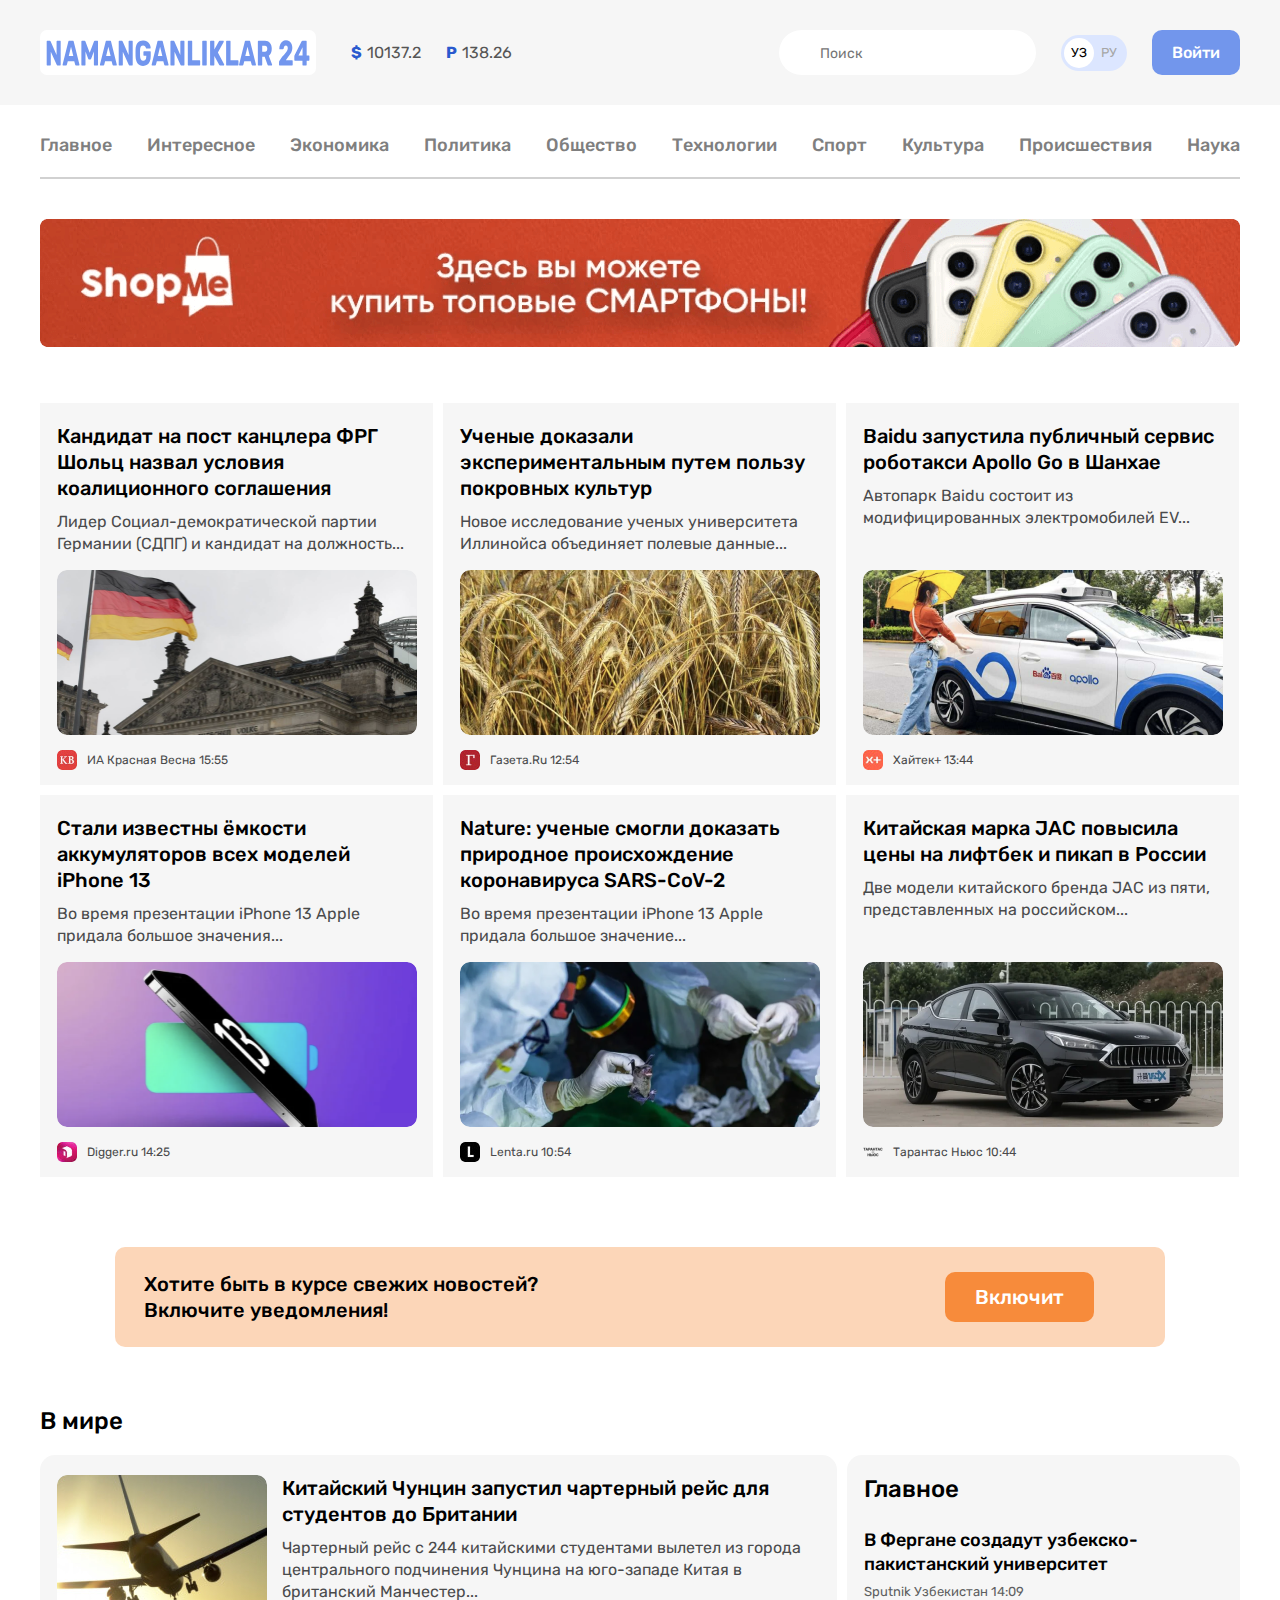
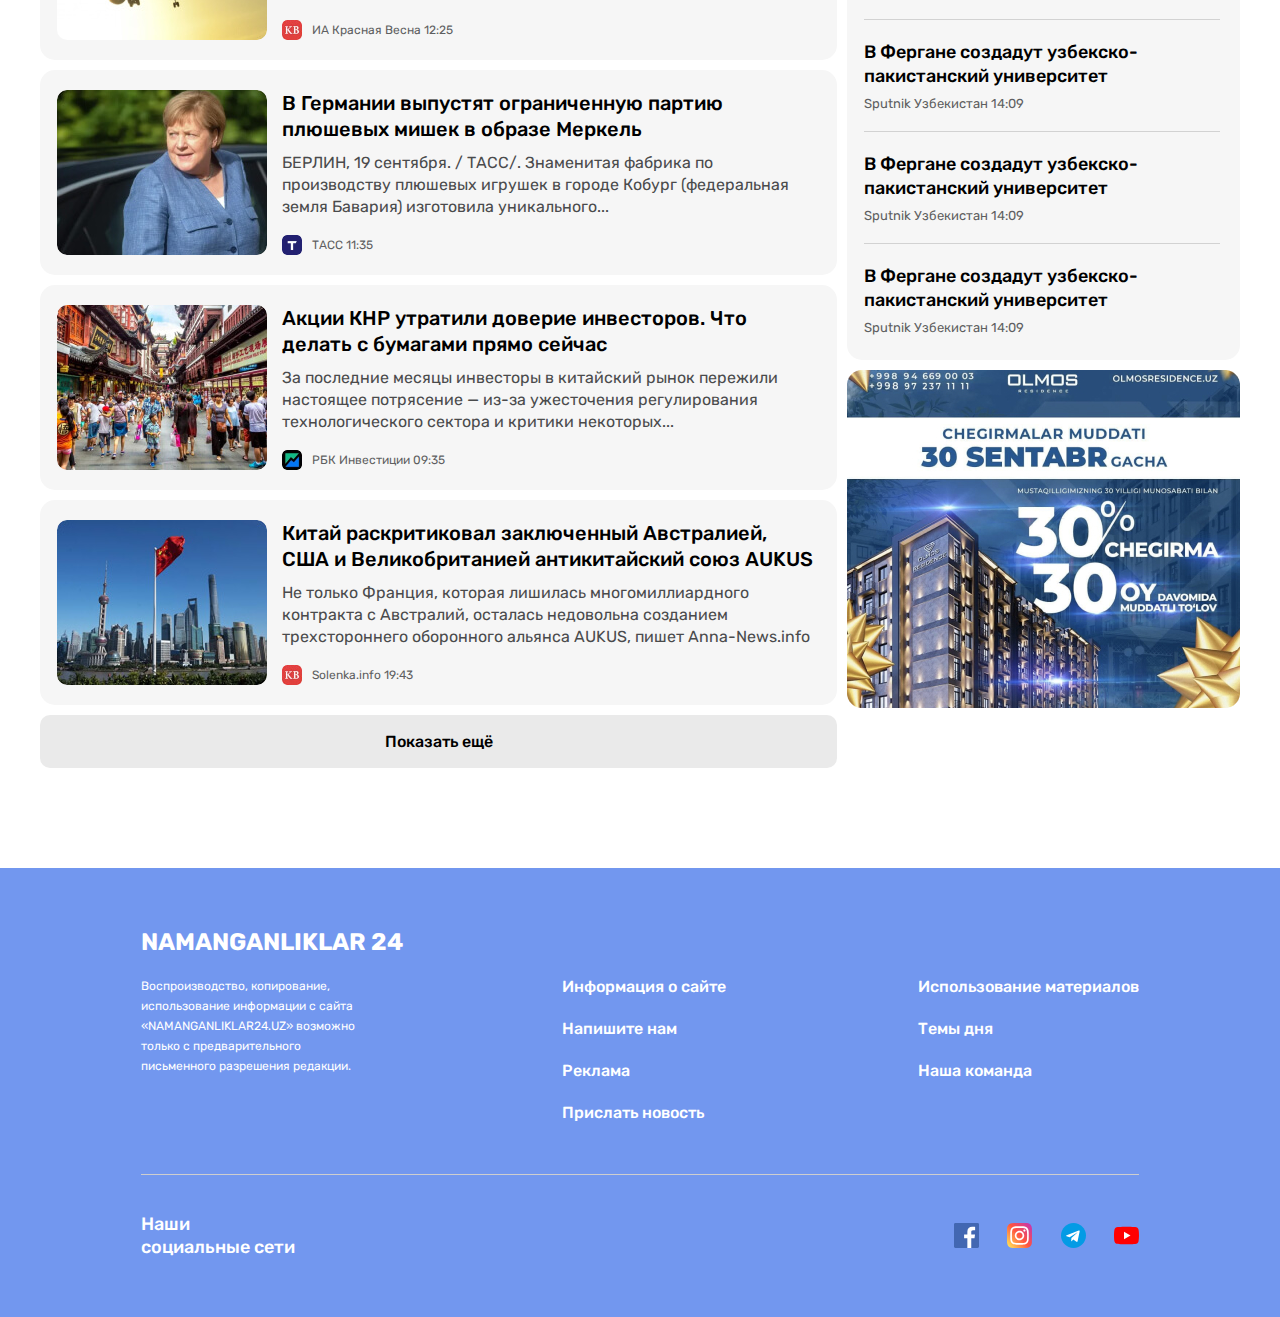
==== index.html @ 8a0c95a7 "add news list section" ====
<!DOCTYPE html>
<html lang="uz">

<head>
  <meta charset="UTF-8">
  <meta http-equiv="X-UA-Compatible" content="IE=edge">
  <meta name="viewport" content="width=device-width, initial-scale=1.0">
  <title>Namanganliklar24</title>

  <!-- GOOGLE FONTS -->
  <link rel="preconnect" href="https://fonts.googleapis.com">
  <link rel="preconnect" href="https://fonts.gstatic.com" crossorigin>
  <link href="https://fonts.googleapis.com/css2?family=Rubik:wght@400;500;700&display=swap" rel="stylesheet">

  <!-- CSS -->
  <link rel="stylesheet" href="css/normalize.css">
  <link rel="stylesheet" href="css/style.css">
</head>

<body>

  <!-- SITE HEADER -->
  <header>
    <div class="header-container container">
      <a href="#" class="site-logo">
        <img src="img/site-logo.svg" alt="site-logo" width="264" height="28">
      </a>

      <ul class="current-rate">
        <li class="current-rate-item"><b class="current-rate-bolt">$</b>10137.2</li>
        <li class="current-rate-item"><b class="current-rate-bolt">P</b>138.26</li>
      </ul>

      <!-- INPUT SEARCH -->
      <form class="global-search-form" action="https://echo.htmlacademy.ru" method="GET">
        <input class="global-search-input" type="text" placeholder="Поиск" name="search" required aria-label="search">
      </form>

      <div class="lang-toggle">
        <a href="#" class="lang-toggle-link lang-toggle-link-active">УЗ</a>
        <a href="#" class="lang-toggle-link">РУ</a>
      </div>
      <a class="header-button" href="#">Войти</a>
    </div>
  </header>

  <main>
    <div class="container">

      <!-- SITE PROMO -->
      <section class="promo-container">
        <ul class="promonav">
          <li><a class="promo-links" href="index.html">Главное</a></li>
          <li><a class="promo-links" href="news-list.html">Интересное</a></li>
          <li><a class="promo-links" href="news-list.html">Экономика</a></li>
          <li><a class="promo-links" href="news-list.html">Политика</a></li>
          <li><a class="promo-links" href="news-list.html">Общество</a></li>
          <li><a class="promo-links" href="news-list.html">Технологии</a></li>
          <li><a class="promo-links" href="news-list.html">Спорт</a></li>
          <li><a class="promo-links" href="news-list.html">Культура</a></li>
          <li><a class="promo-links" href="news-list.html">Происшествия</a></li>
          <li><a class="promo-links" href="news-list.html">Наука</a></li>
        </ul>
        <hr class="promo-line">
        <a href="https://uzum.uz" target="_blank">
          <img src="img/optimize1.png" alt="advertising" srcset="img/optimize1.png 1x, img/optimize1@2x.png 2x">
        </a>
      </section>

      <!-- CARD SECTION -->
      <section class="card-container">
        <div class="card-wrapper">
          <!-- ARTICLE CARD -->
          <article class="article-card">
            <h3 class="article-card-title">
              <a href="#" class="article-card-link">Кандидат на пост канцлера ФРГ Шольц назвал условия коалиционного
                соглашения</a>
            </h3>
            <p class="article-card-text">Лидер Социал-демократической партии Германии (СДПГ) и кандидат на должность...
            </p>
            <img class="article-card-img" src="img/card-image1.png" alt="Лидер Социал-демократической" width="360"
              height="165" srcset="img/card-image1.png 1x, img/card-image1@2x.png 2x">
            <footer class="article-card-footer">
              <img class="article-card-footer-icon" src="img/krasnaya-vesna.jpg" alt="footer-article-icom"
                srcset="img/krasnaya-vesna.jpg 1x, img/krasnaya-vesna@2x.jpg 2x" width="20" height="20">
              <div class="article-card-source-time">
                <span class="article-card-source">ИА Красная Весна</span>
                <time datetime="2023-04-27T15:55">15:55</time>
              </div>
            </footer>
          </article>
          <!-- ARTICLE CARD -->
          <article class="article-card">
            <h3 class="article-card-title">
              <a href="#" class="article-card-link">Ученые доказали экспериментальным путем пользу покровных культур</a>
            </h3>
            <p class="article-card-text">Новое исследование ученых университета Иллинойса объединяет полевые данные...
            </p>
            <img class="article-card-img" src="img/card-image2.png" alt="this is image" width="360" height="165"
              srcset="img/card-image2.png 1x, img/card-image2@2x.png 2x">
            <footer class="article-card-footer">
              <img class="article-card-footer-icon" src="img/gazeta.jpg" alt="this is image"
                srcset="img/gazeta.jpg 1x, img/gazeta@2x.jpg 2x" width="20" height="20">
              <div class="article-card-source-time">
                <span class="article-card-source">Газета.Ru</span>
                <time datetime="2023-04-27T12:54">12:54</time>
              </div>
            </footer>
          </article>
          <!-- ARTICLE CARD -->
          <article class="article-card">
            <h3 class="article-card-title">
              <a href="#" class="article-card-link">Baidu запустила публичный сервис роботакси Apollo Go в Шанхае</a>
            </h3>
            <p class="article-card-text">Автопарк Baidu состоит из модифицированных электромобилей EV... </p>
            <img class="article-card-img" src="img/card-image3.png" alt="this is image" width="360" height="165"
              srcset="img/card-image3.png 1x, img/card-image3@2x.png 2x">
            <footer class="article-card-footer">
              <img class="article-card-footer-icon" src="img/xaytek.jpg" alt="this is image"
                srcset="img/xaytek.jpg 1x, img/xaytek@2x.jpg 2x" width="20" height="20">
              <div class="article-card-source-time">
                <span class="article-card-source">Хайтек+</span>
                <time datetime="2023-04-27T13:44">13:44</time>
              </div>
            </footer>
          </article>
          <!-- ARTICLE CARD -->
          <article class="article-card">
            <h3 class="article-card-title">
              <a href="#" class="article-card-link">Стали известны ёмкости аккумуляторов всех моделей iPhone 13</a>
            </h3>
            <p class="article-card-text">Во время презентации iPhone 13 Apple придала большое значения...</p>
            <img class="article-card-img" src="img/card-image4.png" alt="this is image" width="360" height="165"
              srcset="img/card-image4.png 1x, img/card-image4@2x.png 2x">
            <footer class="article-card-footer">
              <img class="article-card-footer-icon" src="img/digger.jpg" alt="this is image"
                srcset="img/digger.jpg 1x, img/digger@2x.jpg 2x" width="20" height="20">
              <div class="article-card-source-time">
                <span class="article-card-source">Digger.ru</span>
                <time datetime="2023-04-27T14:25">14:25</time>
              </div>
            </footer>
          </article>
          <!-- ARTICLE CARD -->
          <article class="article-card">
            <h3 class="article-card-title">
              <a href="#" class="article-card-link">Nature: ученые смогли доказать природное происхождение коронавируса
                SARS-CoV-2</a>
            </h3>
            <p class="article-card-text">Во время презентации iPhone 13 Apple придала большое значение...</p>
            <img class="article-card-img" src="img/card-image5.png" alt="this is image" width="360" height="165"
              srcset="img/card-image5.png 1x, img/card-image5@2x.png 2x">
            <footer class="article-card-footer">
              <img class="article-card-footer-icon" src="img/lenta.jpg" alt="this is image"
                srcset="img/lenta.jpg 1x, img/lenta@2x.jpg 2x" width="20" height="20">
              <div class="article-card-source-time">
                <span class="article-card-source">Lenta.ru</span>
                <time datetime="2023-04-27T10:54">10:54</time>
              </div>
            </footer>
          </article>
          <!-- ARTICLE CARD -->
          <article class="article-card">
            <h3 class="article-card-title">
              <a href="#" class="article-card-link">Китайская марка JAC повысила цены на лифтбек и пикап в России</a>
            </h3>
            <p class="article-card-text">Две модели китайского бренда JAC из пяти, представленных на российском...</p>
            <img class="article-card-img" src="img/card-image6.png" alt="this is image" width="360" height="165"
              srcset="img/card-image6.png 1x,       img/card-image6@2x.png 2x">
            <footer class="article-card-footer">
              <img class="article-card-footer-icon" src="img/tarantas.png" alt="this is image"
                srcset="img/tarantas.png 1x, img/tarantas@2x.png 2x" width="20" height="20">
              <div class="article-card-source-time">
                <span class="article-card-source">Тарантас Ньюс</span>
                <time datetime="2023-04-27T10:44">10:44</time>
              </div>
            </footer>
          </article>
        </div>
      </section>

      <!--  ADVERTISING -->
      <div class="advertising">
        <h4 class="advertising-title">Хотите быть в курсе свежих новостей? <br> Включите уведомления!
        </h4>
        <button class="button-orange">Включит</button>
      </div>

      <!-- SITE-NEWS -->
      <section class="site-news">
        <h2 class="site-news-heading">В мире</h2>

        <div class="site-news-layout">
          <!-- GLOBAL-NEWS -->
          <div class="global-news">
            <!-- GLOBAL-NEWS-ITEM -->
            <div class="global-news-item">
              <img class="global-news-item-img" src="img/airplane.jpg" alt="airplane" srcset="img/airplane.jpg 1x, img/airplane@2x.jpg 2x">
              <div class="global-news-item-content">
                <h3 class="global-news-item-title">
                  Китайский Чунцин запустил чартерный рейс для студентов до Британии
                </h3>
                <div class="global-news-item-text">Чартерный рейс с 244 китайскими студентами вылетел из города центрального подчинения Чунцина на юго-западе Китая в британский Манчестер...</div>
                <div class="global-news-item-footer">
                  <img class="global-news-item-footer-img" src="img/krasnaya-vesna.jpg" alt="logo" srcset="img/krasnaya-vesna.jpg 1x, img/krasnaya-vesna@2x.jpg 2x">
                  <div class="global-news-item-footer-source-time">
                    <span class="global-news-item-footer-source">ИА Красная Весна</span>
                    <time datetime="2023-05-10T12:25:00">12:25</time>
                  </div>
                </div>
              </div>
            </div>
            <!-- GLOBAL-NEWS-ITEM -->
            <div class="global-news-item">
              <img class="global-news-item-img" src="img/woman.jpg" alt="woman" srcset="img/woman.jpg 1x, img/woman@2x.jpg 2x">
              <div class="global-news-item-content">
                <h3 class="global-news-item-title">
                  В Германии выпустят ограниченную партию плюшевых мишек в образе Меркель
                </h3>
                <div class="global-news-item-text">БЕРЛИН, 19 сентября. / ТАСС/. Знаменитая фабрика по производству плюшевых игрушек в городе Кобург (федеральная земля Бавария) изготовила уникального...</div>
                <div class="global-news-item-footer">
                  <img class="global-news-item-footer-img" src="img/tacc.jpg" alt="logo" srcset="img/tacc.jpg 1x, img/tacc@2x.jpg 2x">
                  <div class="global-news-item-footer-source-time">
                    <span class="global-news-item-footer-source">ТАСС</span>
                    <time datetime="2023-05-10T11:35:00">11:35</time>
                  </div>
                </div>
              </div>
            </div>
            <!-- GLOBAL-NEWS-ITEM -->
            <div class="global-news-item">
              <img class="global-news-item-img" src="img/people.jpg" alt="people" srcset="img/people.jpg 1x, img/people@2x.jpg 2x">
              <div class="global-news-item-content">
                <h3 class="global-news-item-title">
                  Акции КНР утратили доверие инвесторов. Что делать с бумагами прямо сейчас
                </h3>
                <div class="global-news-item-text">За последние месяцы инвесторы в китайский рынок пережили настоящее потрясение — из-за ужесточения регулирования технологического сектора и критики некоторых...</div>
                <div class="global-news-item-footer">
                  <img class="global-news-item-footer-img" src="img/investitsiya.jpg" alt="logo" srcset="img/investitsiya.jpg 1x, img/investitsiya.jpg 2x">
                  <div class="global-news-item-footer-source-time">
                    <span class="global-news-item-footer-source">РБК Инвестиции</span>
                    <time datetime="2023-05-10T09:35:00">09:35</time>
                  </div>
                </div>
              </div>
            </div>
            <!-- GLOBAL-NEWS-ITEM -->
            <div class="global-news-item">
              <img class="global-news-item-img" src="img/city.jpg" alt="city" srcset="img/city.jpg 1x, img/city@2x.jpg 2x">
              <div class="global-news-item-content">
                <h3 class="global-news-item-title">
                  Китай раскритиковал заключенный Австралией, США и Великобританией антикитайский союз AUKUS
                </h3>
                <div class="global-news-item-text">Не только Франция, которая лишилась многомиллиардного контракта с Австралий, осталась недовольна созданием трехстороннего оборонного альянса AUKUS, пишет Anna-News.info</div>
                <div class="global-news-item-footer">
                  <img class="global-news-item-footer-img" src="img/krasnaya-vesna.jpg" alt="logo" srcset="img/krasnaya-vesna.jpg 1x, img/krasnaya-vesna@2x.jpg 2x">
                  <div class="global-news-item-footer-source-time">
                    <span class="global-news-item-footer-source">Solenka.info</span>
                    <time datetime="2023-05-10T19:43:00">19:43</time>
                  </div>
                </div>
              </div>
            </div>
            <button class="global-news-button" type="button">Показать ещё</button>
          </div>

          <!-- SITEBAR -->
          <section class="sitebar">
            <div class="sitebar-news">
              <h2 class="sitebar-heading">Главное</h2>
              <!-- SITEBAR-LISR -->
              <ul class="sitebar-list">
                <!-- SITEBAR-ITEM -->
                <li class="sitebar-item">
                  <a class="sitebar-title" href="#">В Фергане создадут узбекско-пакистанский университет</a>
                  <div class="sitebar-footer-source-time">
                    <span class="sitebar-footer-source">Sputnik Узбекистан</span>
                    <time datetime="2023-05-10T14:09:00">14:09</time>
                  </div>
                </li>
                <!-- SITEBAR-ITEM -->
                <li class="sitebar-item">
                  <a class="sitebar-title" href="#">В Фергане создадут узбекско-пакистанский университет</a>
                  <div class="sitebar-footer-source-time">
                    <span class="sitebar-footer-source">Sputnik Узбекистан</span>
                    <time datetime="2023-05-10T14:09:00">14:09</time>
                  </div>
                </li>
                <!-- SITEBAR-ITEM -->
                <li class="sitebar-item">
                  <a class="sitebar-title" href="#">В Фергане создадут узбекско-пакистанский университет</a>
                  <div class="sitebar-footer-source-time">
                    <span class="sitebar-footer-source">Sputnik Узбекистан</span>
                    <time datetime="2023-05-10T14:09:00">14:09</time>
                  </div>
                </li>
                <!-- SITEBAR-ITEM -->
                <li class="sitebar-item">
                  <a class="sitebar-title" href="#">В Фергане создадут узбекско-пакистанский университет</a>
                  <div class="sitebar-footer-source-time">
                    <span class="sitebar-footer-source">Sputnik Узбекистан</span>
                    <time datetime="2023-05-10T14:09:00">14:09</time>
                  </div>
                </li>
              </ul>
            </div>
            <img class="sitebar-img" src="img/advertising.jpg" alt="advertising" srcset="img/advertising.jpg 1x, img/advertising@2x.jpg 2x">
          </section>
        </div>
      </section>


    </div>
  </main>

  <!-- SITE FOOTER -->
  <footer class="footer">
    <div class="footer-content">
      <h2><a href="#" class="footer-heading">NAMANGANLIKLAR 24</a></h2>
      <div class="footer-middle">
        <p class="footer-middle-text">Воспроизводство, копирование, использование информации с сайта
          «NAMANGANLIKLAR24.UZ» возможно только с предварительного письменного разрешения редакции.
        </p>
        <ul class="footer-nav">
          <li class="footer-nav-item"><a class="footer-nav-links" href="#">Информация о сайте</a></li>
          <li class="footer-nav-item"><a class="footer-nav-links" href="#">Напишите нам</a></li>
          <li class="footer-nav-item"><a class="footer-nav-links" href="#">Реклама</a></li>
          <li class="footer-nav-item"><a class="footer-nav-links" href="#">Прислать новость</a></li>
        </ul>
        <ul class="footer-nav">
          <li class="footer-nav-item"><a class="footer-nav-links" href="#">Использование материалов</a></li>
          <li class="footer-nav-item"><a class="footer-nav-links" href="#">Темы дня</a></li>
          <li class="footer-nav-item"><a class="footer-nav-links" href="#">Наша команда</a></li>
        </ul>
      </div>
      <hr class="footer-line">
      <div class="footer-bottom">
        <h3 class="footer-bottom-heading">Наши социальные сети</h3>
        <ul class="footer-bottom-social">
          <li class="footer-bottom-social-links">
            <a class="footer-bottom-icon-wrapper-link" href="https://facebook.com">
              <svg width="25" height="25"
                viewBox="0 0 25 25" fill="none" xmlns="http://www.w3.org/2000/svg">
                <g clip-path="url(#clip0_1_324)">
                  <path
                    d="M23.62 4.41806e-08H1.37882C0.617218 0.000381514 -0.000190691 0.618172 4.41806e-08 1.37997V23.6212C0.000381514 24.3828 0.618172 25.0002 1.37997 25H23.62C24.382 25.0002 24.9998 24.3826 25 23.6206C25 23.6204 25 23.6202 25 23.62V1.37882C24.9996 0.617218 24.3818 -0.000190691 23.62 4.41806e-08V4.41806e-08Z"
                    fill="#4267B2" />
                  <path
                    d="M17.2607 25V15.3321H20.52L21.0083 11.5479H17.2607V9.13776C17.2607 8.04466 17.5642 7.29984 19.1317 7.29984H21.1182V3.92441C20.7726 3.87844 19.5868 3.77563 18.207 3.77563C15.3261 3.77563 13.3545 5.53345 13.3545 8.76297V11.5479H10.1074V15.3321H13.3545V25H17.2607Z"
                    fill="white" />
                </g>
                <defs>
                  <clipPath id="clip0_1_324">
                    <rect width="25" height="25" fill="white" />
                  </clipPath>
                </defs>
              </svg>
            </a>
          </li>
          <li class="footer-bottom-social-links">
            <a class="footer-bottom-icon-wrapper-link" href="https://instagram.com">
              <svg width="25" height="25"
                viewBox="0 0 25 25" fill="none" xmlns="http://www.w3.org/2000/svg">
                <g clip-path="url(#clip0_1_320)">
                  <path
                    d="M1.56244 1.70122C-0.40214 3.74185 -5.69194e-05 5.90956 -5.69194e-05 12.495C-5.69194e-05 17.9637 -0.954224 23.446 4.03953 24.7366C5.5989 25.1377 19.4156 25.1377 20.9729 24.7346C23.052 24.1981 24.7437 22.5116 24.9749 19.571C25.0072 19.1606 25.0072 5.83664 24.9739 5.41789C24.7281 2.2856 22.7999 0.480389 20.2593 0.114764C19.677 0.0303889 19.5604 0.00538891 16.5729 0.000180574C5.97598 0.00538891 3.65307 -0.466486 1.56244 1.70122V1.70122Z"
                    fill="url(#paint0_linear_1_320)" />
                  <path
                    d="M12.4979 3.26965C8.71563 3.26965 5.12397 2.93319 3.75209 6.45403C3.18543 7.90819 3.26772 9.79674 3.26772 12.5009C3.26772 14.8738 3.19168 17.104 3.75209 18.5467C5.12084 22.0697 8.74167 21.7322 12.4958 21.7322C16.1177 21.7322 19.8521 22.1092 21.2406 18.5467C21.8083 17.078 21.725 15.2176 21.725 12.5009C21.725 8.89465 21.924 6.56653 20.175 4.81861C18.4042 3.04778 16.0094 3.26965 12.4938 3.26965H12.4979ZM11.6708 4.93319C19.5604 4.92069 20.5646 4.04361 20.0104 16.228C19.8135 20.5374 16.5323 20.0644 12.499 20.0644C5.1448 20.0644 4.93334 19.854 4.93334 12.4967C4.93334 5.05403 5.51668 4.93736 11.6708 4.93111V4.93319ZM17.425 6.46548C16.8135 6.46548 16.3177 6.96132 16.3177 7.57278C16.3177 8.18424 16.8135 8.68007 17.425 8.68007C18.0365 8.68007 18.5323 8.18424 18.5323 7.57278C18.5323 6.96132 18.0365 6.46548 17.425 6.46548ZM12.4979 7.76028C9.88022 7.76028 7.75834 9.88319 7.75834 12.5009C7.75834 15.1186 9.88022 17.2405 12.4979 17.2405C15.1156 17.2405 17.2365 15.1186 17.2365 12.5009C17.2365 9.88319 15.1156 7.76028 12.4979 7.76028ZM12.4979 9.42382C16.5656 9.42382 16.5708 15.578 12.4979 15.578C8.43126 15.578 8.42501 9.42382 12.4979 9.42382Z"
                    fill="white" />
                </g>
                <defs>
                  <linearGradient id="paint0_linear_1_320" x1="1.61038" y1="23.4034" x2="24.8452" y2="3.29391"
                    gradientUnits="userSpaceOnUse">
                    <stop stop-color="#FFDD55" />
                    <stop offset="0.5" stop-color="#FF543E" />
                    <stop offset="1" stop-color="#C837AB" />
                  </linearGradient>
                  <clipPath id="clip0_1_320">
                    <rect width="25" height="25" fill="white" />
                  </clipPath>
                </defs>
              </svg>
            </a>
          </li>
          <li class="footer-bottom-social-links">
            <a class="footer-bottom-icon-wrapper-link" href="https://t.me">
              <svg width="25" height="25" viewBox="0 0 25 25"
                fill="none" xmlns="http://www.w3.org/2000/svg">
                <g clip-path="url(#clip0_1_316)">
                  <path
                    d="M12.5 25C19.4036 25 25 19.4036 25 12.5C25 5.59644 19.4036 0 12.5 0C5.59644 0 0 5.59644 0 12.5C0 19.4036 5.59644 25 12.5 25Z"
                    fill="#039BE5" />
                  <path
                    d="M5.7197 12.2291L17.7718 7.58226C18.3312 7.38018 18.8197 7.71872 18.6384 8.56456L18.6395 8.56351L16.5874 18.2312C16.4353 18.9166 16.028 19.0833 15.4582 18.7604L12.3332 16.4573L10.8259 17.9093C10.6593 18.076 10.5187 18.2166 10.1957 18.2166L10.4176 15.0364L16.2093 9.80414C16.4614 9.58226 16.153 9.45726 15.8207 9.6781L8.66345 14.1843L5.57803 13.2218C4.90824 13.0093 4.89366 12.5521 5.7197 12.2291Z"
                    fill="white" />
                </g>
                <defs>
                  <clipPath id="clip0_1_316">
                    <rect width="25" height="25" fill="white" />
                  </clipPath>
                </defs>
              </svg>
            </a>
          </li>
          <li class="footer-bottom-social-links">
            <a class="footer-bottom-icon-wrapper-link" href="https://youtube.com">
              <svg width="25" height="25"
                viewBox="0 0 25 25" fill="none" xmlns="http://www.w3.org/2000/svg">
                <path
                  d="M24.4849 6.49871C24.1967 5.42773 23.3523 4.58355 22.2815 4.29516C20.3252 3.75977 12.4998 3.75977 12.4998 3.75977C12.4998 3.75977 4.67451 3.75977 2.71815 4.27475C1.66797 4.56295 0.80299 5.42793 0.514791 6.49871C0 8.45487 0 12.5118 0 12.5118C0 12.5118 0 16.5891 0.514791 18.5249C0.803181 19.5956 1.64737 20.44 2.71834 20.7284C4.69511 21.2638 12.4999 21.2638 12.4999 21.2638C12.4999 21.2638 20.3252 21.2638 22.2815 20.7488C23.3525 20.4606 24.1967 19.6162 24.4851 18.5455C24.9999 16.5891 24.9999 12.5324 24.9999 12.5324C24.9999 12.5324 25.0205 8.45487 24.4849 6.49871Z"
                  fill="#FF0000" />
                <path d="M10.0038 16.2605L16.5111 12.5126L10.0038 8.76465V16.2605Z" fill="white" />
              </svg>
            </a>
          </li>
        </ul>
      </div>
    </div>
  </footer>

</body>

</html>
---- css/style.css ----
/* GLOBAL STYLE */
* {
  box-sizing: border-box;
}

*:focus {
  outline: 2px dashed #2959CE;
  outline-offset: 3px;
}

html {
  height: 100%;
  scroll-behavior: smooth;
}

body {
  display: flex;
  flex-direction: column;
  height: 100%;
  font-family: 'Rubik', 'Arial', sans-serif;
  font-weight: 400;
  font-size: 16px;
  line-height: 22px;
  margin: 0;
  padding: 0;
  background-color: #fff;
  color: #4a4b4c;
}

.container {
  width: 100%;
  max-width: 1240px;
  padding-left: 20px;
  padding-right: 20px;
  margin-left: auto;
  margin-right: auto;
}

main {
  flex-grow: 1;
  padding-bottom: 100px;
}

/* SITE HEADER STYLES */
header {
  background-color: #f6f6f6;
  padding: 30px 0;

}

.header-container {
  display: flex;
  align-items: center;
}

.header-left {
  display: flex;
  align-items: center;
}

.header-right {
  display: flex;
  align-items: center;
}

.site-logo {
  display: flex;
  font-family: 'Rubik';
  font-weight: 700;
  font-size: 24px;
  line-height: 28px;
  text-decoration: none;
  padding: 9px 6px 8px;
  background-color: #fff;
  border-radius: 7px;
  margin-right: 35px;
  color: #7296EE;
  transition: opacity 0.4s ease;
}

.site-logo:hover {
  opacity: 0.8;
}

.site-logo:active {
  opacity: 0.6;
}

.header-left-img {
  margin-right: 25px;
}

.header-button {
  display: inline-block;
  padding: 13px 20px;
  background-color: #7296EC;
  border-radius: 10px;
  font-weight: 500;
  font-size: 16px;
  color: #fff;
  text-decoration: none;
  line-height: 19px;
  transition: opacity 0.4s ease;
}

.header-button:hover {
  opacity: 0.8;
}

.header-button:active {
  opacity: 0.6;
}

.current-rate {
  display: flex;
  padding: 0;
  margin: 0;
  margin-right: auto;
  list-style-type: none;
}

.current-rate-item {
  font-weight: 400;
  font-size: 16px;
  line-height: 19px;
  color: #555;
}

.current-rate-item:not(:last-child) {
  margin-right: 25px;
}

.global-search-form {
  margin-right: 25px;
}

.global-search-input {
  border: 0;
  padding-top: 15px;
  padding-bottom: 13px;
  padding-left: 41px;
  padding-right: 20px;
  border-radius: 60px;
  font-weight: 400;
  font-size: 14px;
  line-height: 17px;
}

.current-rate-bolt {
  margin-right: 5px;
  color: #2959CE;
}

.lang-toggle {
  display: flex;
  padding: 3px;
  margin-right: 25px;
  border-radius: 39px;
  background-color: #dce6ff;
}

.lang-toggle-link {
  width: 30px;
  height: 30px;
  text-align: center;
  line-height: 30px;
  border-radius: 50%;
  font-weight: 400;
  text-decoration: none;
  font-size: 13px;
  color: #a6a6a6;
}

.lang-toggle-link-active {
  color: #000;
  background-color: #fff;
}

/* PROMO STYLE */
.promo-container {
  padding-top: 30px;
  padding-bottom: 50px;
}

.promonav {
  display: flex;
  justify-content: space-between;
  margin: 0;
  padding: 0;
  margin-bottom: 20px;
  list-style-type: none;
}

.promo-links {
  font-weight: 500;
  font-size: 18px;
  line-height: 21px;
  text-decoration: none;
  text-align: center;
  color: #7f7f7f;
  transition: color 0.4s ease,
    opacity 0.4s ease;
}

.promo-links:hover {
  color: #7296EC;
}

.promo-links:active {
  opacity: 0.8;
}

.promo-line {
  margin-top: 0;
  margin-bottom: 40px;
  border: 1px solid #D1D1D1;
}



/* CARD STYLE */
.card-wrapper {
  display: flex;
  flex-wrap: wrap;
  margin-right: -10px;
}

.article-card {
  display: flex;
  flex-direction: column;
  width: 393px;
  padding: 20px 17px 15px;
  margin-right: 10px;
  margin-bottom: 10px;
  background-color: #f6f6f6;
}

.article-card-title {
  margin-top: 0;
  margin-bottom: 10px;
}

.article-card-link {
  display: inline-block;
  font-weight: 500;
  font-size: 20px;
  line-height: 26px;
  text-decoration: none;
  color: #000;
}

.article-card-link:hover {
  color: #7296EC;
}

.article-card-link:active {
  opacity: 0.8;
}

.article-card-text {
  margin-top: 0;
  margin-bottom: 15px;
  color: #4a4b4c;
}

.article-card-img {
  width: 360px;
  height: 165px;
  display: block;
  margin-top: auto;
  margin-bottom: 15px;
  border-radius: 10px;
  object-fit: cover;
}

.article-card-footer {
  display: flex;
  align-items: center;
}

.article-card-footer-icon {
  width: 20px;
  height: 20px;
  margin-right: 10px;
  border-radius: 5px;
}

.article-card-source-time {
  font-size: 12px;
  line-height: 14px;
}



/* advertising */
.advertising {
  display: flex;
  align-items: center;
  justify-content: space-between;
  width: 1050px;
  height: 100px;
  background-color: #f78d3b5c;
  margin-left: auto;
  margin-right: auto;
  margin-top: 60px;
  margin-bottom: 60px;
  border-radius: 10px;
  padding: 24px 71px 24px 29px;
}

.advertising-title {
  font-weight: 500;
  font-size: 20px;
  line-height: 26px;
  color: #000;
}

.button-orange {
  background: #f78b3b;
  border: 0;
  font-weight: 500;
  font-size: 20px;
  line-height: 24px;
  color: #fff;
  padding: 13px 30px;
  border-radius: 10px;
  cursor: pointer;
}



/* SITE-NEWS */
.site-news-layout {
  display: flex;
  align-items: flex-start;
}

.site-news-heading {
  margin-top: 0;
  margin-bottom: 20px;
  font-weight: 500;
  font-size: 24px;
  line-height: 28px;
  color: #000;
}

.global-news {
  width: 797px;
  margin-right: 10px;
}

.global-news-item {
  display: flex;
  align-items: flex-start;
  background-color: #f6f6f6;
  border-radius: 15px;
  padding: 20px;
  padding-left: 17px;
}

.global-news-item:not(:last-child) {
  margin-bottom: 10px;
}

.global-news-item-img {
  margin-right: 15px;
  width: 210px;
  height: 165px;
  border-radius: 10px;
  object-fit: cover;
}

.global-news-item-title {
  margin-top: 0;
  margin-bottom: 10px;
  font-weight: 500;
  font-size: 20px;
  line-height: 26px;
  color: #000;
}

.global-news-item-text {
  margin-top: 0;
  margin-bottom: 17px;
  line-height: 22px;
  color: #4a4b4c;
}

.global-news-item-footer {
  display: flex;
  align-items: center;
}

.global-news-item-footer-img {
  width: 20px;
  height: 20px;
  margin-right: 10px;
  border-radius: 5px;
}

.global-news-item-footer-source-time {
  font-size: 12px;
  line-height: 14px;
  color: #5e5f61;
}

.global-news-item-footer-source {
  font-size: 12px;
  line-height: 14px;
  color: #5e5f61;
}

.global-news-button {
  display: block;
  width: 100%;
  padding: 17px 0;
  background-color: #eaeaea;
  border-radius: 10px;
  font-weight: 500;
  font-size: 16px;
  line-height: 19px;
  cursor: pointer;
  color: #000;
  border: 0;
}

/* SITEBAR-STYLES */
.sitebar {
  width: 393px;
}

.sitebar-news {
  padding: 20px 20px 25px 17px;
  background-color: #f6f6f6;
  border-radius: 15px;
  margin-bottom: 10px;
}

.sitebar-heading {
  margin-top: 0;
  margin-bottom: 25px;
  font-weight: 500;
  font-size: 24px;
  line-height: 28px;
  color: #000;
}

.sitebar-list {
  margin: 0;
  padding: 0;
  list-style-type: none;
}

.sitebar-item:not(:last-child) {
  padding-bottom: 20px;
  margin-bottom: 20px;
  border-bottom: 1px solid #d2d2d2;
}

.sitebar-title {
  display: block;
  font-weight: 500;
  margin-top: 0;
  margin-bottom: 8px;
  font-size: 18px;
  line-height: 24px;
  color: #000;
  text-decoration: none;
}

.sitebar-title:hover {
  color: #7296EC;
}

.sitebar-title:active {
  opacity: 0.8;
}
.sitebar-footer-source-time {
  font-size: 13px;
  line-height: 15px;
  color: #5e5f61;
  margin: 0;
}

.sitebar-img {
  width: 393px;
  height: 338px;
  object-fit: cover;
}


/* FOOTER STYLE */
.footer {
  padding: 40px 0;
  background-color: #7297ef;
}

.footer-line {
  width: 998px;
  height: 1px;
  margin-top: 0;
  margin-bottom: 20px;
  background: #cecece;
  border: 0;
}

.footer-heading {
  font-weight: 700;
  font-size: 24px;
  line-height: 28px;
  display: block;
  margin-top: 0;
  margin-bottom: 15px;
  text-decoration: none;
  color: #fff;
}

.footer-content {
  margin-right: auto;
  margin-left: auto;
  width: 998px;
}

.footer-middle {
  display: flex;
  justify-content: space-between;
  margin-bottom: 30px;
}

.footer-middle-text {
  width: 229px;
  font-size: 12px;
  margin: 0;
  line-height: 20px;
  color: #fff;
}

.footer-nav {
  list-style-type: none;
  margin: 0;
}

.footer-nav-item {
  margin-top: 0;
  margin-bottom: 20px;
}

.footer-nav-links {
  font-weight: 500;
  font-size: 16px;
  line-height: 19px;
  color: #fff;
  text-decoration: none;
}

.footer-bottom {
  display: flex;
  justify-content: space-between;
}

.footer-bottom-heading {
  width: 161px;
  font-weight: 500;
  font-size: 18px;
  line-height: 23px;
  color: #fff;
}

.footer-bottom-social {
  display: flex;
  align-items: center;
  margin: 0;
  list-style: none;
}

.footer-bottom-social-links:not(:last-child) {
  margin-right: 28.5px;
}

.footer-bottom-icon-wrapper-link {
  display: flex;
}


/* NEWS-LIST-HTML-STYLE  */

.news-list-layout {
  display: flex;
}

.site-heading {
  margin-top: 0;
  margin-bottom: 20px;
  font-family: 'Rubik', 'Arial', sans-serif;
  font-style: normal;
  font-weight: 500;
  font-size: 24px;
  line-height: 28px;
  color: #000;
}

.news-list-wrapper {
  width: 100%;
  max-width: 797px;
  margin-right: 10px;
}

.news-list {
  margin: 0;
  padding: 0;
  list-style-type: none;
  margin-bottom: 17px;
}

.news-list-item {
  display: flex;
  padding-top: 20px;
  padding-bottom: 20px;
  padding-left: 17px;
  padding-right: 20px;
  background-color: #f6f6f6;
  border-radius: 15px;
}

.news-list-item:not(:last-child) {
  margin-bottom: 10px;
}

.news-list-img {
  width: 210px;
  height: 165px;
  object-fit: contain;
  margin-right: 15px;
}

.news-list-text {
  margin-top: 10px;
  margin-bottom: 17px;
}

.news-list-footer {
  display: flex;
  align-items: center;
  font-style: normal;
  font-weight: 400;
  font-size: 12px;
  line-height: 14px;
  color: #5e5f61;
}

.news-list-footer-img {
  width: 20px;
  height: 20px;
  object-fit: contain;
  margin-right: 10px;
}

.news-list-footer-text {
  margin-right: 5px;
}

.news-list-layout-button-wrapper {
  display: flex;
}

.news-list-layout-button {
  width: 100%;
  display: block;
  padding: 17px;
  border: 0;
  background: #eaeaea;
  cursor: pointer;
  border-radius: 10px;
  font-style: normal;
  font-weight: 500;
  font-size: 16px;
  line-height: 19px;
  color: #000;
}

.news-list-sitebar-img {
  width: 393px;
  height: 553px;
  object-fit: cover;
}
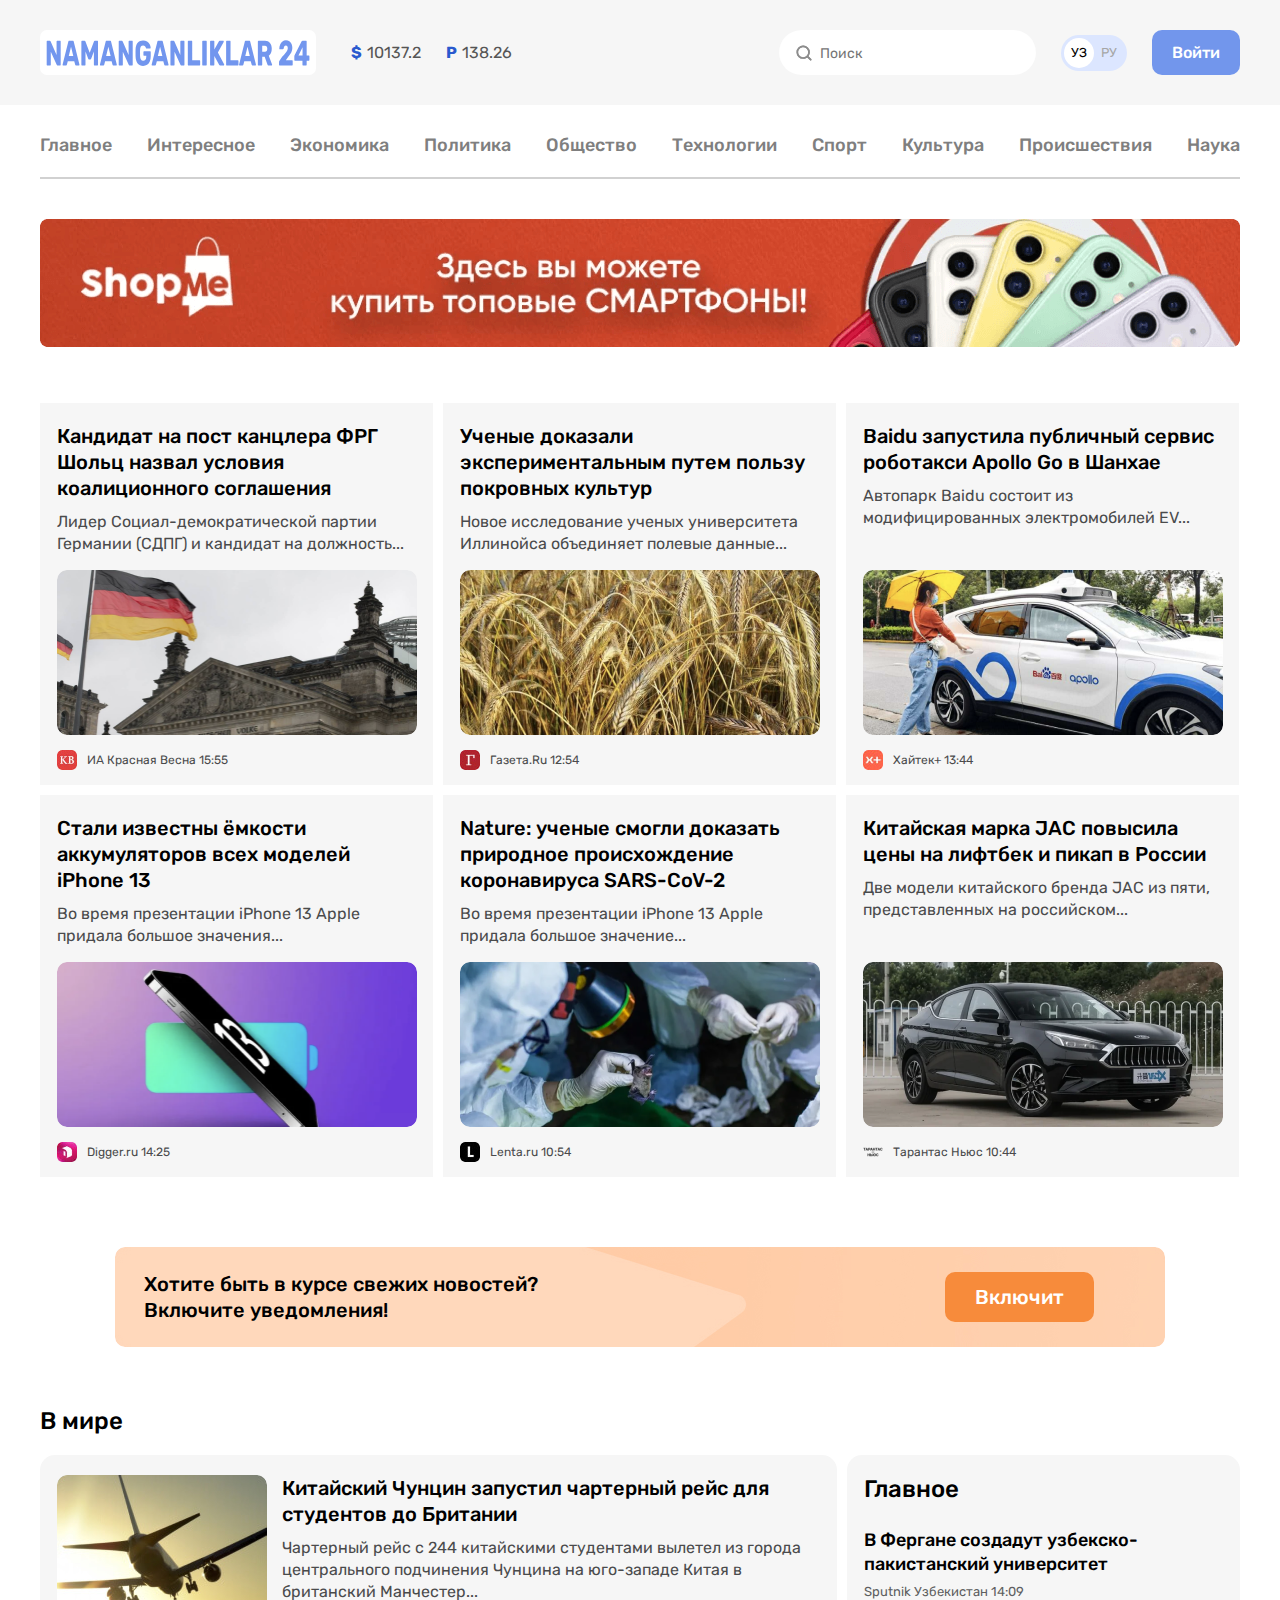
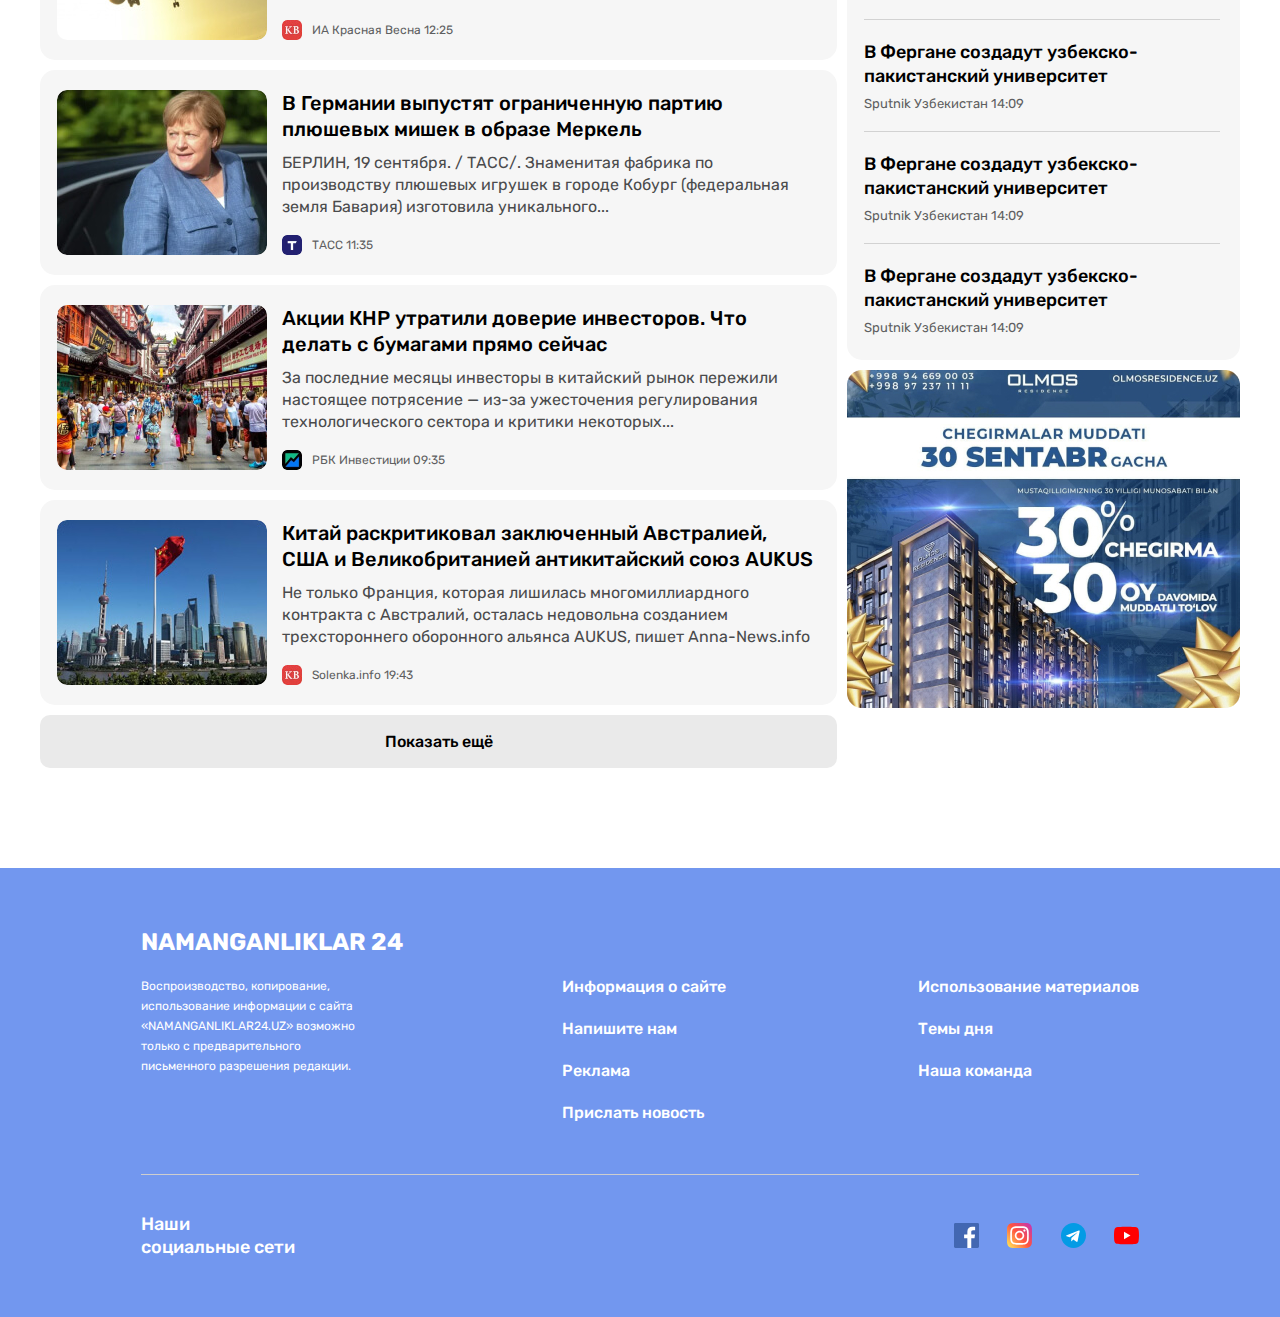
==== commit 692beca0: "add prefix and minificatiya CSS file" ====
--- a/index.html
+++ b/index.html
@@ -13,8 +13,9 @@
   <link href="https://fonts.googleapis.com/css2?family=Rubik:wght@400;500;700&display=swap" rel="stylesheet">
 
   <!-- CSS -->
-  <link rel="stylesheet" href="css/normalize.css">
-  <link rel="stylesheet" href="css/style.css">
+  <!-- <link rel="stylesheet" href="css/normalize.css"> -->
+  <!-- <link rel="stylesheet" href="css/style.css"> -->
+  <link rel="stylesheet" href="css/styles.min.css">
 </head>
 
 <body>
@@ -62,8 +63,8 @@
           <li><a class="promo-links" href="news-list.html">Наука</a></li>
         </ul>
         <hr class="promo-line">
-        <a href="https://uzum.uz" target="_blank">
-          <img src="img/optimize1.png" alt="advertising" srcset="img/optimize1.png 1x, img/optimize1@2x.png 2x">
+        <a class="promo-advertising-link" href="https://uzum.uz" target="_blank">
+          <img class="promo-advertising-img" src="img/optimize1.png" alt="advertising" srcset="img/optimize1.png 1x, img/optimize1@2x.png 2x">
         </a>
       </section>
 
@@ -323,7 +324,7 @@
         </p>
         <ul class="footer-nav">
           <li class="footer-nav-item"><a class="footer-nav-links" href="#">Информация о сайте</a></li>
-          <li class="footer-nav-item"><a class="footer-nav-links" href="#">Напишите нам</a></li>
+          <li class="footer-nav-item"><a class="footer-nav-links" href="contakt.html">Напишите нам</a></li>
           <li class="footer-nav-item"><a class="footer-nav-links" href="#">Реклама</a></li>
           <li class="footer-nav-item"><a class="footer-nav-links" href="#">Прислать новость</a></li>
         </ul>
--- a/css/style.css
+++ b/css/style.css
@@ -101,6 +101,7 @@
   text-decoration: none;
   line-height: 19px;
   transition: opacity 0.4s ease;
+  border: 0;
 }
 
 .header-button:hover {
@@ -144,6 +145,9 @@
   font-weight: 400;
   font-size: 14px;
   line-height: 17px;
+  background-image: url('../img/search.svg');
+  background-repeat: no-repeat;
+  background-position: 15px center;
 }
 
 .current-rate-bolt {
@@ -179,7 +183,6 @@
 /* PROMO STYLE */
 .promo-container {
   padding-top: 30px;
-  padding-bottom: 50px;
 }
 
 .promonav {
@@ -212,10 +215,24 @@
 
 .promo-line {
   margin-top: 0;
+  margin-bottom: 50px;
+  border: 1px solid #d1d1d1;
+}
+
+.promo-line:not(:last-child) {
   margin-bottom: 40px;
-  border: 1px solid #D1D1D1;
-}
-
+}
+
+.promo-advertising-link {
+  display: block;
+  margin-bottom: 50px;
+}
+
+.promo-advertising-img {
+  width: 1200px;
+  height: 128px;
+  object-fit: contain;
+}
 
 
 /* CARD STYLE */
@@ -306,6 +323,10 @@
   margin-bottom: 60px;
   border-radius: 10px;
   padding: 24px 71px 24px 29px;
+  background-image: url('../img/promo-advertising-bg.jpg');
+  background-repeat: no-repeat;
+  background-size: contain;
+  background-position: center center;
 }
 
 .advertising-title {
@@ -475,6 +496,7 @@
 .sitebar-title:active {
   opacity: 0.8;
 }
+
 .sitebar-footer-source-time {
   font-size: 13px;
   line-height: 15px;
@@ -682,4 +704,125 @@
   width: 393px;
   height: 553px;
   object-fit: cover;
+}
+
+/* CONTACT PAGE  */
+.contact-heading {
+  margin-top: 0;
+  margin-bottom: 20px;
+  font-weight: 500;
+  font-size: 24px;
+  line-height: 28px;
+  color: #000;
+}
+
+/* FORM  */
+.forms-layout {
+  display: flex;
+}
+
+.form {
+  display: flex;
+  flex-direction: column;
+  width: 100%;
+  max-width: 696px;
+  margin-right: 10px;
+}
+
+.form-group {
+  margin-bottom: 20px;
+}
+
+.input-wrapper {
+  display: flex;
+  justify-content: space-between;
+}
+
+.input-wrapper:not(:last-child) {
+  margin-bottom: 10px;
+}
+
+.form-field-wrapper:not(:last-child) {
+  margin-bottom: 10px;
+}
+
+.input-wrapper .form-field-wrapper {
+  width: calc(50% - 5px);
+  margin-bottom: 0;
+}
+
+.form-field {
+  display: block;
+  width: 100%;
+  padding: 18px 20px;
+  border-radius: 10px;
+  border: 1px solid rgba(0, 0, 0, 0.2);
+  background-color: #fff;
+}
+
+
+.form-textarea {
+  resize: vertical;
+  min-height: 180px;
+}
+
+.form-submit {
+  align-self: flex-end;
+}
+
+/* CONTACT-PAGE-INFO  */
+.contact-page-info {
+  width: 100%;
+}
+
+.contact-page-info-list {
+  margin: 0;
+  padding: 0;
+  list-style-type: none;
+  background-color: #f6f6f6;
+  border-radius: 10px;
+  padding-top: 20px;
+  padding-bottom: 40px;
+  padding-left: 25px;
+}
+
+.contact-page-info-item {
+  padding-top: 20px;
+}
+
+.contact-page-info-item:not(:last-child) {
+  border-bottom: 1px solid #d2d2d2;
+  padding-bottom: 20px;
+}
+
+.contact-page-info-heading {
+  margin-top: 0;
+  margin-bottom: 7px;
+  font-weight: 500;
+  font-size: 20px;
+  line-height: 24px;
+  color: #000;
+}
+
+.contact-page-info-link {
+  font-style: normal;
+  line-height: 19px;
+  color: #000;
+  margin: 0;
+  padding: 0;
+}
+
+
+
+/* RETINA DISPLAY BG  */
+@media
+only screen and (-webkit-min-device-pixel-ratio: 2),
+only screen and (   min--moz-device-pixel-ratio: 2),
+only screen and (     -o-min-device-pixel-ratio: 2/1),
+only screen and (        min-device-pixel-ratio: 2),
+only screen and (                min-resolution: 192dpi),
+only screen and (                min-resolution: 2dppx) {
+  .advertising {
+    background-image: url('../img/promo-advertising-bg@2x.jpg');
+  }
 }--- a/css/styles.min.css
+++ b/css/styles.min.css
@@ -0,0 +1 @@
+/*! normalize.css v8.0.1 | MIT License | github.com/necolas/normalize.css */button,hr,input{overflow:visible}progress,sub,sup{vertical-align:baseline}body,html{height:100%}details,main{display:block}.lang-toggle-link,.promo-links{text-align:center;text-decoration:none}.article-card-link,.footer-heading,.footer-nav-links,.header-button,.lang-toggle-link,.promo-links,.site-logo,.sitebar-title{text-decoration:none}.article-card,.form,body{-webkit-box-orient:vertical;-webkit-box-direction:normal}.current-rate,.footer-nav,.news-list,.promonav,.sitebar-list{list-style-type:none}html{line-height:1.15;-webkit-text-size-adjust:100%;scroll-behavior:smooth}h1{font-size:2em;margin:.67em 0}hr{-webkit-box-sizing:content-box;box-sizing:content-box;height:0}[type=checkbox],[type=radio],legend{-webkit-box-sizing:border-box;padding:0}code,kbd,pre,samp{font-family:monospace,monospace;font-size:1em}a{background-color:transparent}.site-logo,body{background-color:#fff}abbr[title]{border-bottom:none;text-decoration:underline;-webkit-text-decoration:underline dotted;text-decoration:underline dotted}b,strong{font-weight:bolder}small{font-size:80%}sub,sup{font-size:75%;line-height:0;position:relative}sub{bottom:-.25em}sup{top:-.5em}img{border-style:none}button,input,optgroup,select,textarea{font-family:inherit;font-size:100%;line-height:1.15;margin:0}button,select{text-transform:none}[type=button],[type=reset],[type=submit],button{-webkit-appearance:button}[type=button]::-moz-focus-inner,[type=reset]::-moz-focus-inner,[type=submit]::-moz-focus-inner,button::-moz-focus-inner{border-style:none;padding:0}.contact-page-info-item:not(:last-child),.sitebar-item:not(:last-child){border-bottom:1px solid #d2d2d2;padding-bottom:20px}[type=button]:-moz-focusring,[type=reset]:-moz-focusring,[type=submit]:-moz-focusring,button:-moz-focusring{outline:ButtonText dotted 1px}fieldset{padding:.35em .75em .625em}legend{box-sizing:border-box;color:inherit;display:table;max-width:100%;white-space:normal}textarea{overflow:auto}[type=checkbox],[type=radio]{box-sizing:border-box}[type=number]::-webkit-inner-spin-button,[type=number]::-webkit-outer-spin-button{height:auto}[type=search]{-webkit-appearance:textfield;outline-offset:-2px}[type=search]::-webkit-search-decoration{-webkit-appearance:none}::-webkit-file-upload-button{-webkit-appearance:button;font:inherit}summary{display:list-item}[hidden],template{display:none}*{-webkit-box-sizing:border-box;box-sizing:border-box}:focus{outline:#2959CE dashed 2px;outline-offset:3px}body{display:-webkit-box;display:-ms-flexbox;display:flex;-ms-flex-direction:column;flex-direction:column;font-family:Rubik,Arial,sans-serif;font-weight:400;font-size:16px;line-height:22px;margin:0;padding:0;color:#4a4b4c}.container{width:100%;max-width:1240px;padding-left:20px;padding-right:20px;margin-left:auto;margin-right:auto}main{-webkit-box-flex:1;-ms-flex-positive:1;flex-grow:1;padding-bottom:100px}header{background-color:#f6f6f6;padding:30px 0}.article-card-footer,.global-news-item-footer,.header-container,.header-left,.header-right{display:-webkit-box;display:-ms-flexbox;display:flex;-webkit-box-align:center;-ms-flex-align:center;align-items:center}.footer-middle,.promonav{-webkit-box-pack:justify}.site-logo{display:-webkit-box;display:-ms-flexbox;display:flex;font-family:Rubik;font-weight:700;font-size:24px;line-height:28px;padding:9px 6px 8px;border-radius:7px;margin-right:35px;color:#7296ee;-webkit-transition:opacity .4s;-o-transition:opacity .4s;transition:opacity .4s}.article-card-link:active,.header-button:hover,.promo-links:active,.site-logo:hover,.sitebar-title:active{opacity:.8}.header-button:active,.site-logo:active{opacity:.6}.current-rate-item:not(:last-child),.global-search-form,.header-left-img{margin-right:25px}.header-button{display:inline-block;padding:13px 20px;background-color:#7296ec;border-radius:10px;font-weight:500;font-size:16px;color:#fff;line-height:19px;-webkit-transition:opacity .4s;-o-transition:opacity .4s;transition:opacity .4s;border:0}.current-rate,.lang-toggle{display:-webkit-box;display:-ms-flexbox}.current-rate{display:flex;padding:0;margin:0 auto 0 0}.current-rate-item{font-weight:400;font-size:16px;line-height:19px;color:#555}.global-search-input{border:0;padding:15px 20px 13px 41px;border-radius:60px;font-weight:400;font-size:14px;line-height:17px;background-image:url('../img/search.svg');background-repeat:no-repeat;background-position:15px center}.current-rate-bolt{margin-right:5px;color:#2959ce}.lang-toggle{display:flex;padding:3px;margin-right:25px;border-radius:39px;background-color:#dce6ff}.card-wrapper,.promonav{display:-webkit-box;display:-ms-flexbox}.lang-toggle-link{width:30px;height:30px;line-height:30px;border-radius:50%;font-weight:400;font-size:13px;color:#a6a6a6}.lang-toggle-link-active{color:#000;background-color:#fff}.promo-container{padding-top:30px}.promonav{display:flex;-ms-flex-pack:justify;justify-content:space-between;margin:0 0 20px;padding:0}.promo-links{font-weight:500;font-size:18px;line-height:21px;color:#7f7f7f;-webkit-transition:color .4s,opacity .4s;-o-transition:color .4s,opacity .4s;transition:color .4s,opacity .4s}.article-card-link:hover,.promo-links:hover,.sitebar-title:hover{color:#7296ec}.promo-line{margin-top:0;margin-bottom:50px;border:1px solid #d1d1d1}.promo-line:not(:last-child){margin-bottom:40px}.promo-advertising-link{display:block;margin-bottom:50px}.promo-advertising-img{width:1200px;height:128px;-o-object-fit:contain;object-fit:contain}.card-wrapper{display:flex;-ms-flex-wrap:wrap;flex-wrap:wrap;margin-right:-10px}.article-card{display:-webkit-box;display:-ms-flexbox;display:flex;-ms-flex-direction:column;flex-direction:column;width:393px;padding:20px 17px 15px;margin-right:10px;margin-bottom:10px;background-color:#f6f6f6}.article-card-title{margin-top:0;margin-bottom:10px}.article-card-link{display:inline-block;font-weight:500;font-size:20px;line-height:26px;color:#000}.article-card-text{margin-top:0;margin-bottom:15px;color:#4a4b4c}.article-card-img{width:360px;height:165px;display:block;margin-top:auto;margin-bottom:15px;border-radius:10px;-o-object-fit:cover;object-fit:cover}.advertising,.site-news-layout{display:-webkit-box;display:-ms-flexbox}.article-card-footer-icon,.global-news-item-footer-img{width:20px;height:20px;margin-right:10px;border-radius:5px}.article-card-source-time{font-size:12px;line-height:14px}.advertising{display:flex;-webkit-box-align:center;-ms-flex-align:center;align-items:center;-webkit-box-pack:justify;-ms-flex-pack:justify;justify-content:space-between;width:1050px;height:100px;background-color:#f78d3b5c;margin:60px auto;border-radius:10px;padding:24px 71px 24px 29px;background-image:url('../img/promo-advertising-bg.jpg');background-repeat:no-repeat;background-size:contain;background-position:center center}.advertising-title{font-weight:500;font-size:20px;line-height:26px;color:#000}.button-orange{background:#f78b3b;border:0;font-weight:500;font-size:20px;line-height:24px;color:#fff;padding:13px 30px;border-radius:10px;cursor:pointer}.site-news-layout{display:flex;-webkit-box-align:start;-ms-flex-align:start;align-items:flex-start}.footer-middle,.global-news-item{display:-webkit-box;display:-ms-flexbox}.contact-heading,.site-news-heading{margin-top:0;margin-bottom:20px;font-weight:500;font-size:24px;line-height:28px;color:#000}.global-news{width:797px;margin-right:10px}.global-news-item{display:flex;-webkit-box-align:start;-ms-flex-align:start;align-items:flex-start;background-color:#f6f6f6;border-radius:15px;padding:20px 20px 20px 17px}.form-field-wrapper:not(:last-child),.global-news-item:not(:last-child),.input-wrapper:not(:last-child),.news-list-item:not(:last-child){margin-bottom:10px}.global-news-item-img{margin-right:15px;width:210px;height:165px;border-radius:10px;-o-object-fit:cover;object-fit:cover}.global-news-item-title{margin-top:0;margin-bottom:10px;font-weight:500;font-size:20px;line-height:26px;color:#000}.global-news-item-text{margin-top:0;margin-bottom:17px;line-height:22px;color:#4a4b4c}.global-news-item-footer-source,.global-news-item-footer-source-time{font-size:12px;line-height:14px;color:#5e5f61}.global-news-button,.sitebar-heading,.sitebar-title{font-weight:500;color:#000}.global-news-button{display:block;width:100%;padding:17px 0;background-color:#eaeaea;border-radius:10px;font-size:16px;line-height:19px;cursor:pointer;border:0}.sitebar{width:393px}.sitebar-news{padding:20px 20px 25px 17px;background-color:#f6f6f6;border-radius:15px;margin-bottom:10px}.sitebar-heading{margin-top:0;margin-bottom:25px;font-size:24px;line-height:28px}.sitebar-list{margin:0;padding:0}.sitebar-item:not(:last-child){margin-bottom:20px}.sitebar-title{display:block;margin-top:0;margin-bottom:8px;font-size:18px;line-height:24px}.sitebar-footer-source-time{font-size:13px;line-height:15px;color:#5e5f61;margin:0}.sitebar-img{width:393px;height:338px;-o-object-fit:cover;object-fit:cover}.footer{padding:40px 0;background-color:#7297ef}.footer-line{width:998px;height:1px;margin-top:0;margin-bottom:20px;background:#cecece;border:0}.footer-heading{font-weight:700;font-size:24px;line-height:28px;display:block;margin-top:0;margin-bottom:15px;color:#fff}.footer-content{margin-right:auto;margin-left:auto;width:998px}.footer-middle{display:flex;-ms-flex-pack:justify;justify-content:space-between;margin-bottom:30px}.footer-middle-text{width:229px;font-size:12px;margin:0;line-height:20px;color:#fff}.footer-nav{margin:0}.footer-nav-item{margin-top:0;margin-bottom:20px}.footer-nav-links{font-weight:500;font-size:16px;line-height:19px;color:#fff}.footer-bottom,.input-wrapper{display:-webkit-box;display:-ms-flexbox;display:flex;-webkit-box-pack:justify;-ms-flex-pack:justify;justify-content:space-between}.footer-bottom-heading{width:161px;font-weight:500;font-size:18px;line-height:23px;color:#fff}.footer-bottom-social{display:-webkit-box;display:-ms-flexbox;display:flex;-webkit-box-align:center;-ms-flex-align:center;align-items:center;margin:0;list-style:none}.footer-bottom-social-links:not(:last-child){margin-right:28.5px}.footer-bottom-icon-wrapper-link,.forms-layout,.news-list-layout,.news-list-layout-button-wrapper{display:-webkit-box;display:-ms-flexbox;display:flex}.site-heading{margin-top:0;margin-bottom:20px;font-family:Rubik,Arial,sans-serif;font-style:normal;font-weight:500;font-size:24px;line-height:28px;color:#000}.news-list-wrapper{width:100%;max-width:797px;margin-right:10px}.news-list{margin:0 0 17px;padding:0}.news-list-item{display:-webkit-box;display:-ms-flexbox;display:flex;padding:20px 20px 20px 17px;background-color:#f6f6f6;border-radius:15px}.news-list-img{width:210px;height:165px;-o-object-fit:contain;object-fit:contain;margin-right:15px}.news-list-text{margin-top:10px;margin-bottom:17px}.news-list-footer{display:-webkit-box;display:-ms-flexbox;display:flex;-webkit-box-align:center;-ms-flex-align:center;align-items:center;font-style:normal;font-weight:400;font-size:12px;line-height:14px;color:#5e5f61}.news-list-footer-img{width:20px;height:20px;-o-object-fit:contain;object-fit:contain;margin-right:10px}.news-list-footer-text{margin-right:5px}.news-list-layout-button{width:100%;display:block;padding:17px;border:0;background:#eaeaea;cursor:pointer;border-radius:10px;font-style:normal;font-weight:500;font-size:16px;line-height:19px;color:#000}.news-list-sitebar-img{width:393px;height:553px;-o-object-fit:cover;object-fit:cover}.contact-page-info,.form{width:100%}.form{display:-webkit-box;display:-ms-flexbox;display:flex;-ms-flex-direction:column;flex-direction:column;max-width:696px;margin-right:10px}.form-group{margin-bottom:20px}.input-wrapper .form-field-wrapper{width:calc(50% - 5px);margin-bottom:0}.form-field{display:block;width:100%;padding:18px 20px;border-radius:10px;border:1px solid rgba(0,0,0,.2);background-color:#fff}.form-textarea{resize:vertical;min-height:180px}.form-submit{-ms-flex-item-align:end;align-self:flex-end}.contact-page-info-list{margin:0;padding:20px 0 40px 25px;list-style-type:none;background-color:#f6f6f6;border-radius:10px}.contact-page-info-item{padding-top:20px}.contact-page-info-heading{margin-top:0;margin-bottom:7px;font-weight:500;font-size:20px;line-height:24px;color:#000}.contact-page-info-link{font-style:normal;line-height:19px;color:#000;margin:0;padding:0}@media only screen and (-webkit-min-device-pixel-ratio:2),only screen and (-o-min-device-pixel-ratio:2/1),only screen and (min-device-pixel-ratio:2),only screen and (-webkit-min-device-pixel-ratio:2),only screen and (-o-min-device-pixel-ratio:2/1),only screen and (min-resolution:192dpi),only screen and (min-resolution:2dppx){.advertising{background-image:url('../img/promo-advertising-bg@2x.jpg')}}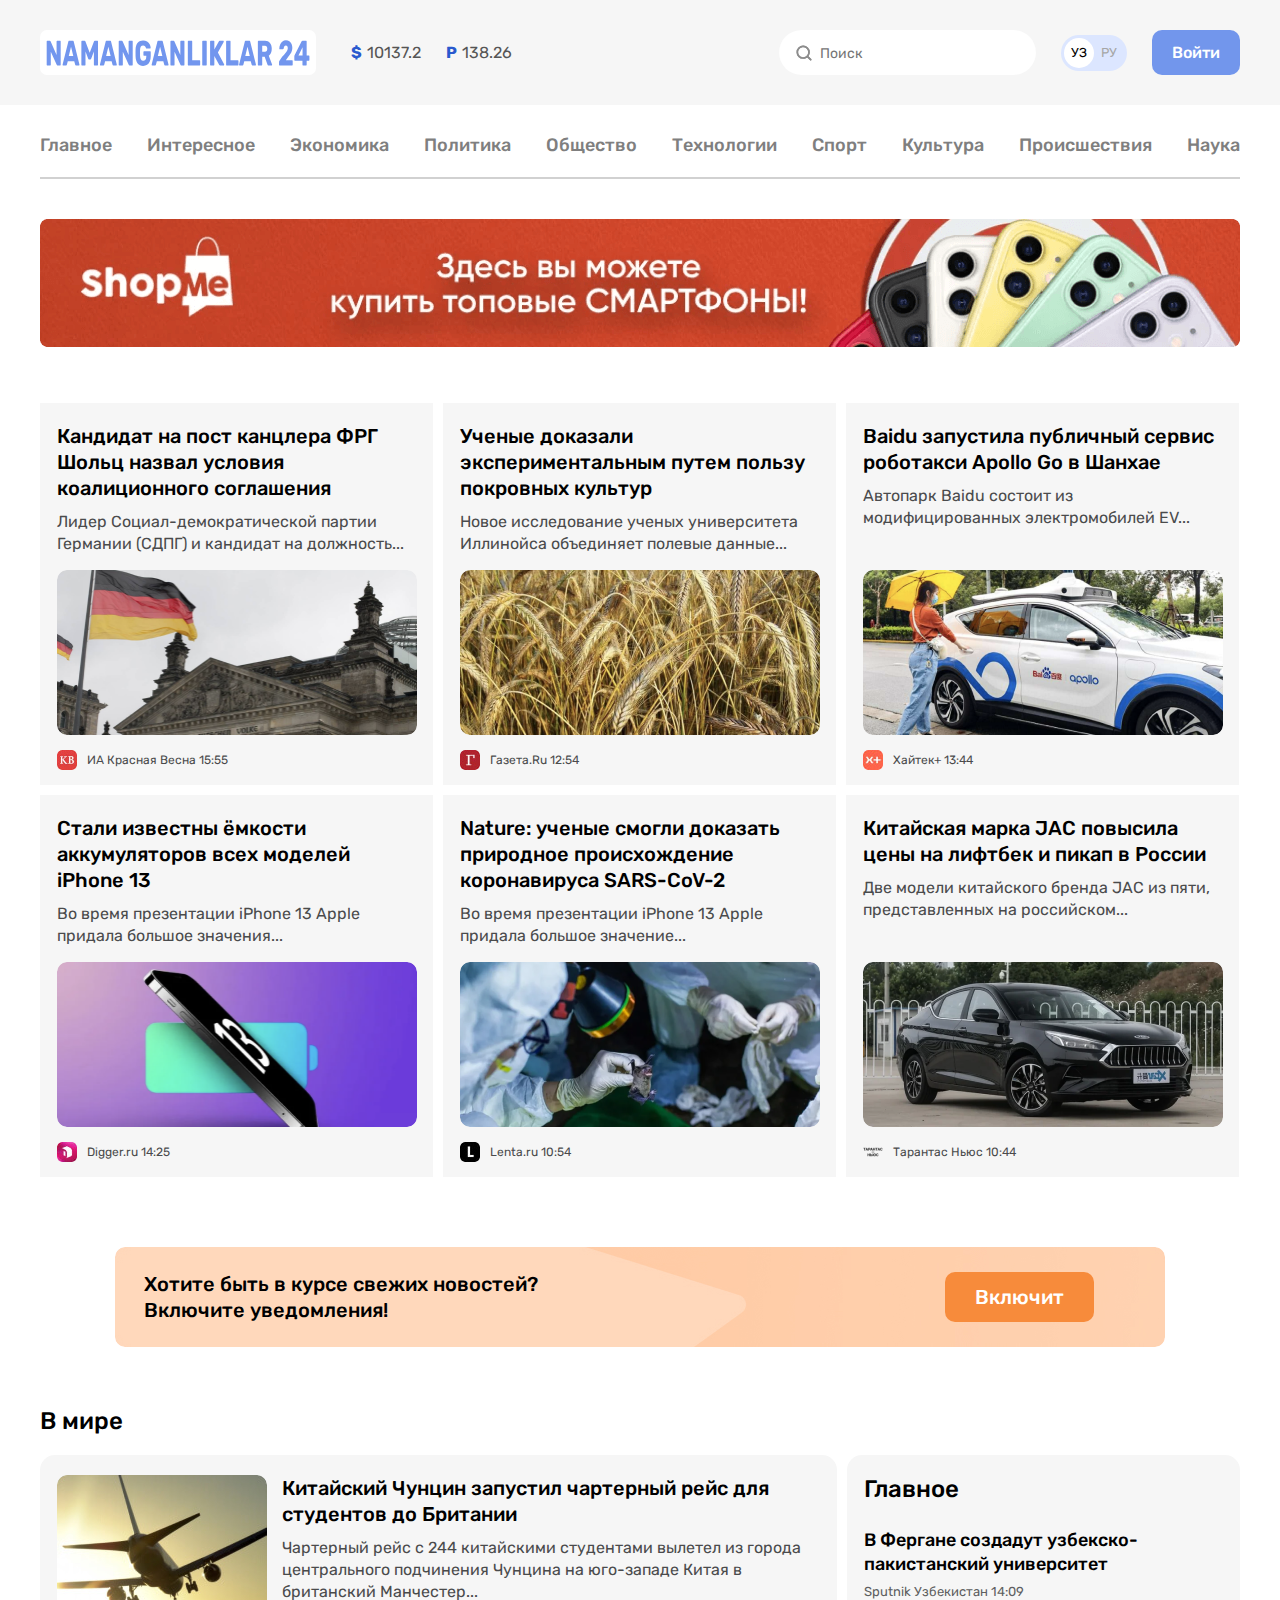
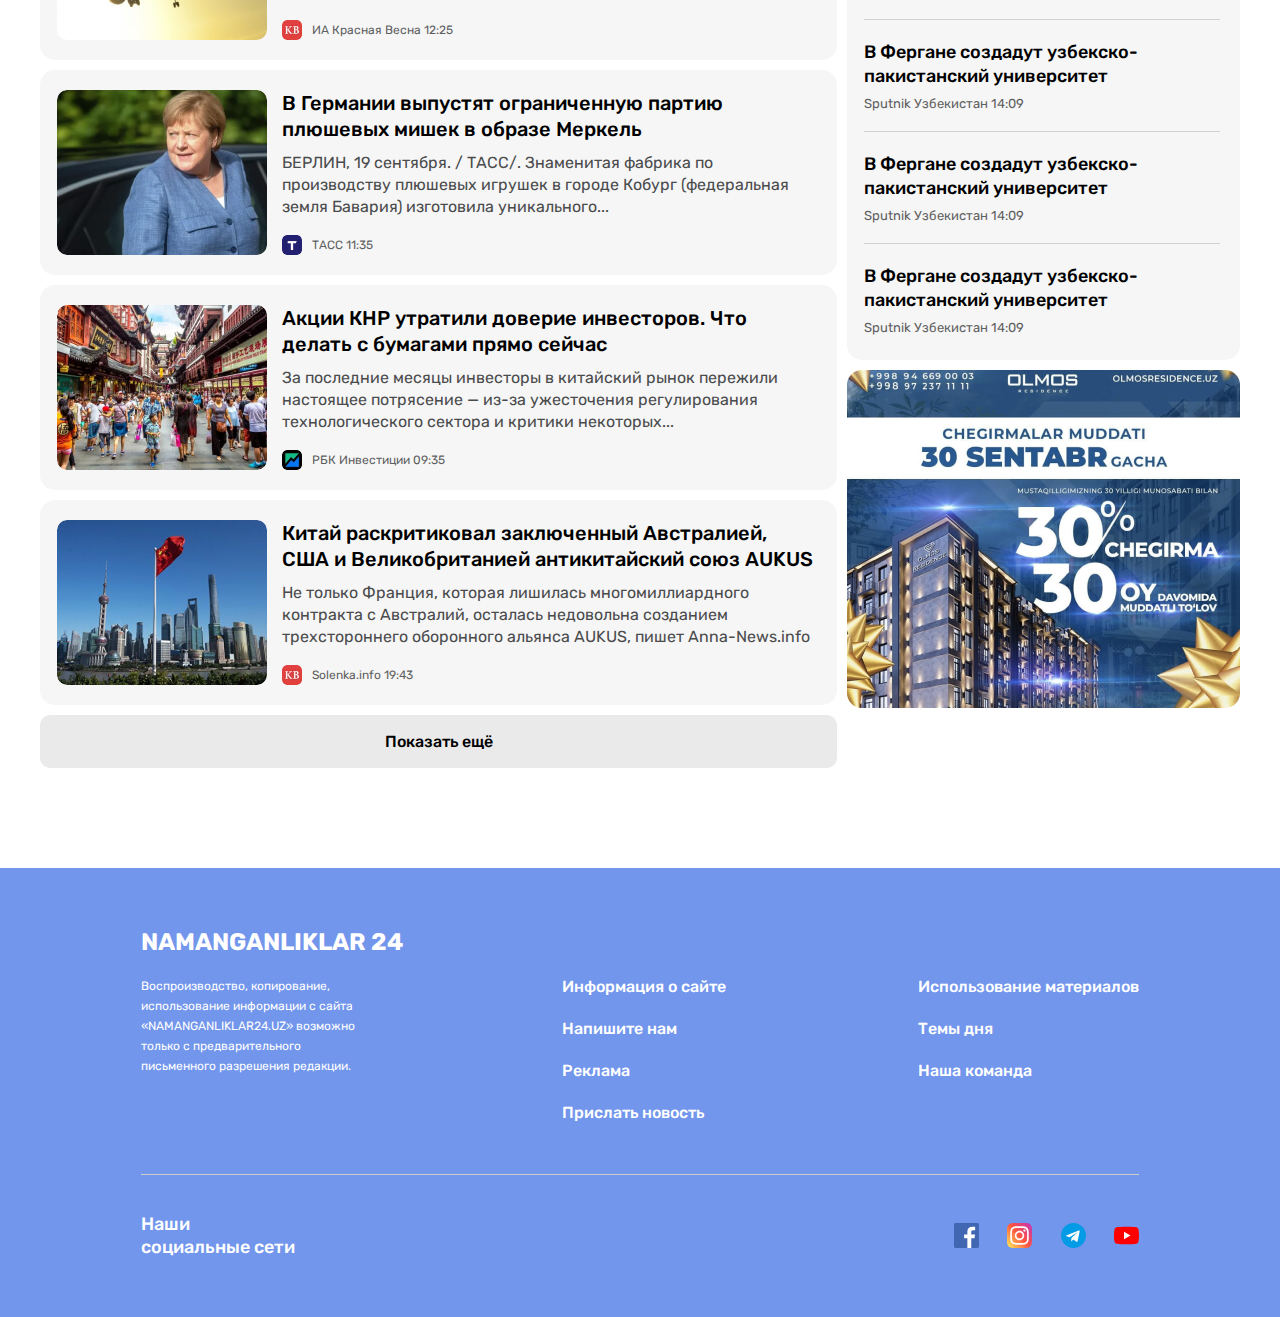
==== commit 49e5b18c: "add prefx and minify CSS file" ====
--- a/index.html
+++ b/index.html
@@ -12,10 +12,11 @@
   <link rel="preconnect" href="https://fonts.gstatic.com" crossorigin>
   <link href="https://fonts.googleapis.com/css2?family=Rubik:wght@400;500;700&display=swap" rel="stylesheet">
 
+
   <!-- CSS -->
-  <!-- <link rel="stylesheet" href="css/normalize.css"> -->
-  <!-- <link rel="stylesheet" href="css/style.css"> -->
-  <link rel="stylesheet" href="css/styles.min.css">
+  <link rel="stylesheet" href="css/normalize.css">
+  <link rel="stylesheet" href="css/style.css">
+  <!-- <link rel="stylesheet" href="css/styles.min.css"> -->
 </head>
 
 <body>
--- a/css/style.css
+++ b/css/style.css
@@ -1,23 +1,33 @@
 /* GLOBAL STYLE */
-* {
+:root {
+  --accent-color: #7296ec;
+  --page-family: 'Rubik', 'Arial', sans-serif;
+}
+
+html {
   box-sizing: border-box;
-}
-
-*:focus {
-  outline: 2px dashed #2959CE;
-  outline-offset: 3px;
-}
-
-html {
   height: 100%;
   scroll-behavior: smooth;
 }
 
+*,
+*::before,
+*::after {
+  box-sizing: inherit;
+}
+
+*:focus {
+  outline-offset: 5px;
+  outline-width: 3px;
+  outline-style: dashed;
+  outline-color: var(--accent-color);
+}
+
 body {
   display: flex;
   flex-direction: column;
   height: 100%;
-  font-family: 'Rubik', 'Arial', sans-serif;
+  font-family: var(--page-family);
   font-weight: 400;
   font-size: 16px;
   line-height: 22px;
@@ -74,7 +84,7 @@
   background-color: #fff;
   border-radius: 7px;
   margin-right: 35px;
-  color: #7296EE;
+  color: #7296ee;
   transition: opacity 0.4s ease;
 }
 
@@ -206,7 +216,7 @@
 }
 
 .promo-links:hover {
-  color: #7296EC;
+  color: var(--accent-color);
 }
 
 .promo-links:active {
@@ -490,7 +500,7 @@
 }
 
 .sitebar-title:hover {
-  color: #7296EC;
+  color: var(--accent-color);
 }
 
 .sitebar-title:active {
@@ -514,7 +524,7 @@
 /* FOOTER STYLE */
 .footer {
   padding: 40px 0;
-  background-color: #7297ef;
+  background-color: var(--accent-color);
 }
 
 .footer-line {
